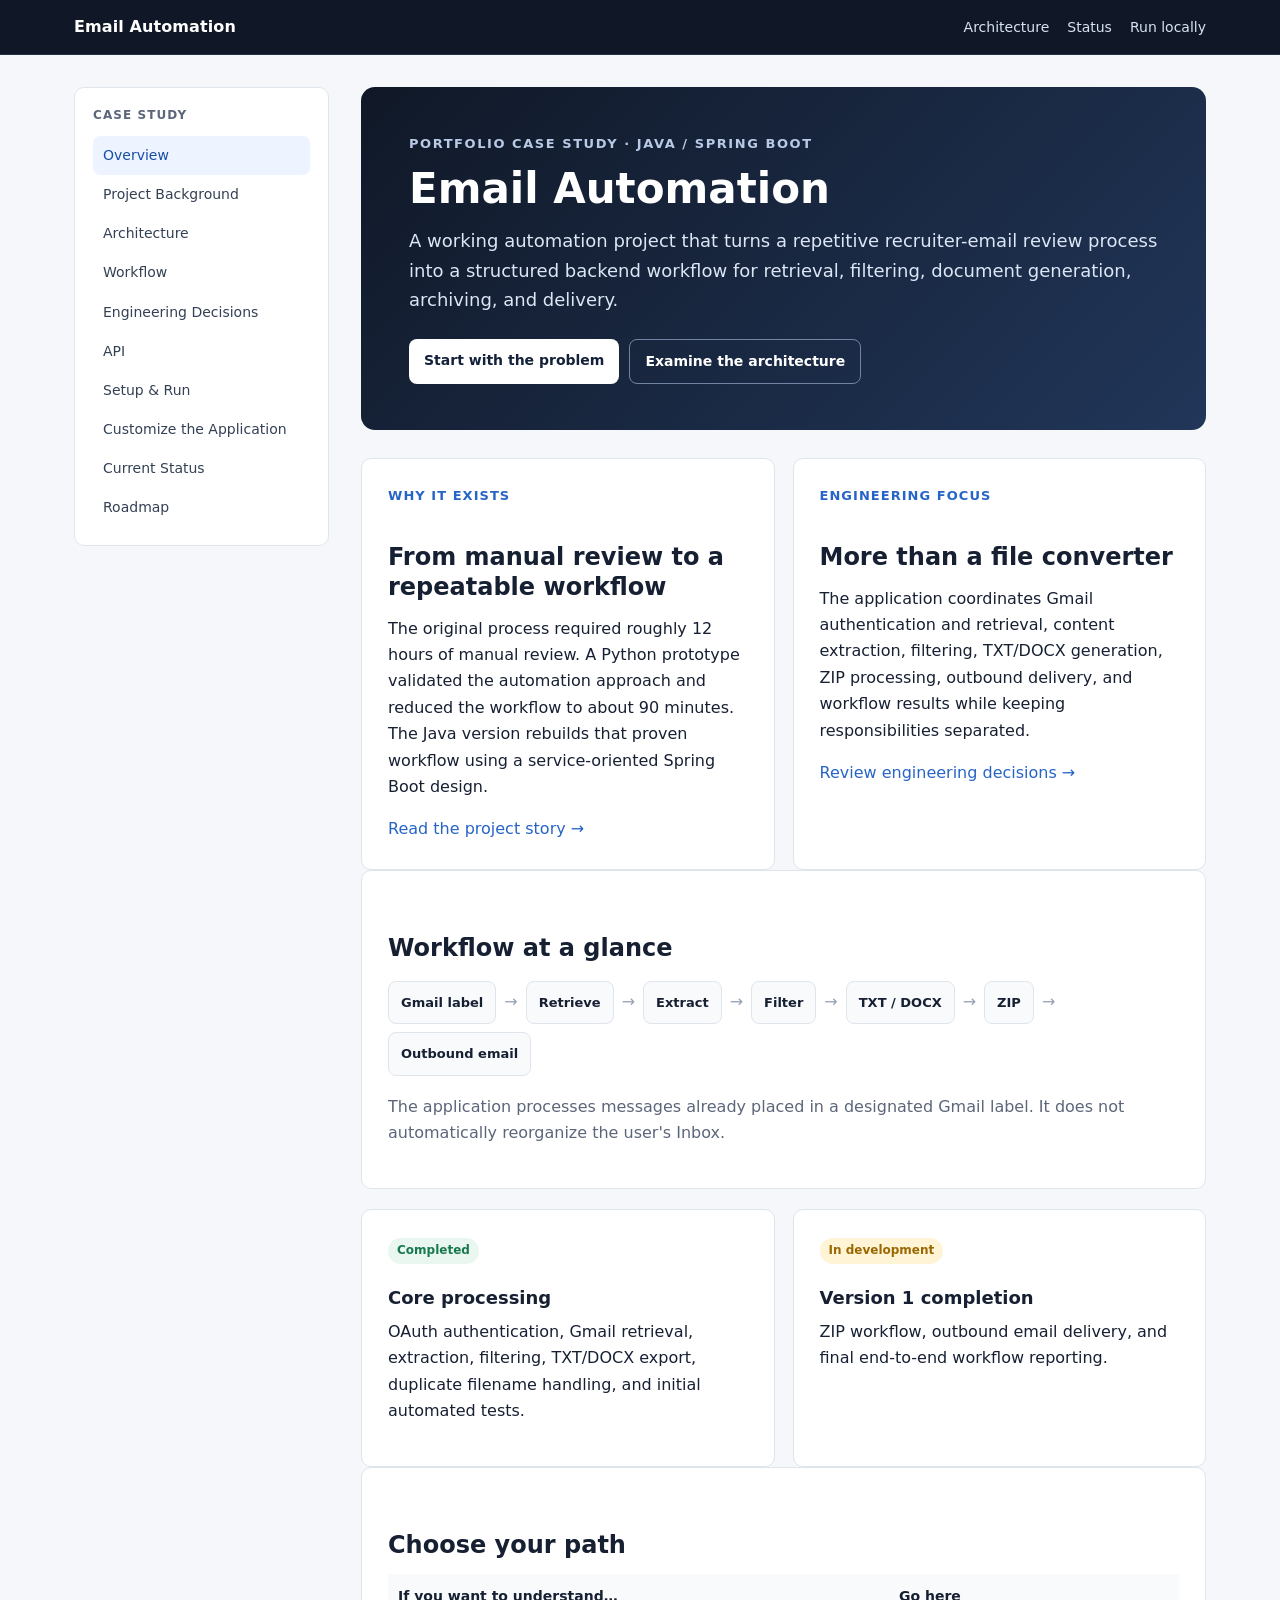
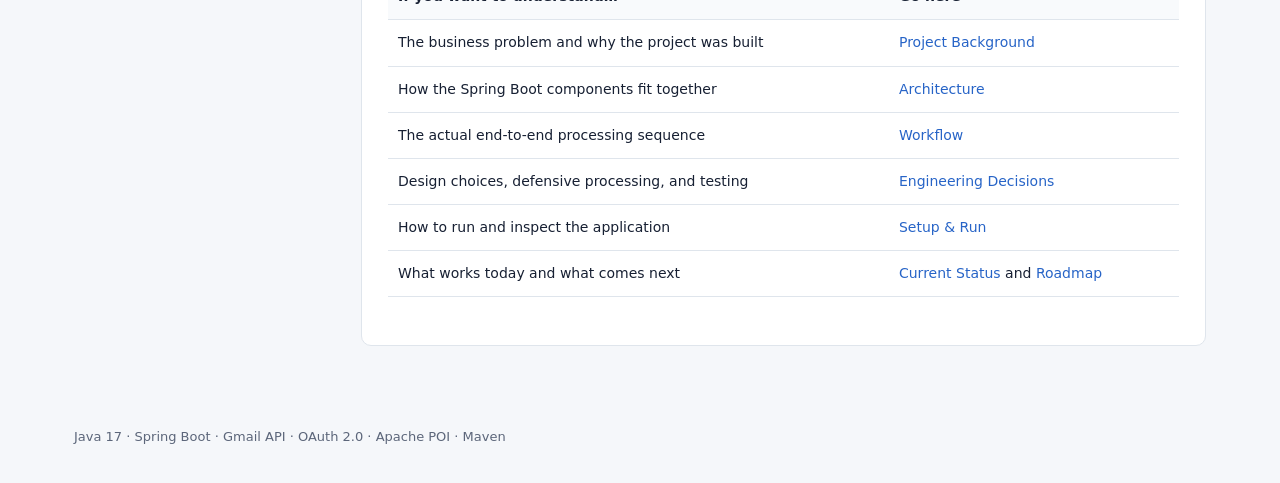
==== email-automation/backend/docs/index.html @ 2ab934d2 "Add application customization guide and update documentation navigation" ====
<!doctype html>
<html lang="en"><head><meta charset="utf-8"><meta name="viewport" content="width=device-width,initial-scale=1">
<title>Overview | Email Automation</title>
<meta name="description" content="Java Spring Boot Email Automation portfolio case study">
<link rel="stylesheet" href="assets/css/site.css"></head>
<body>
<header class="topbar"><div class="topbar-inner"><a class="brand" href="index.html">Email Automation</a>
<nav class="toplinks"><a href="pages/architecture.html">Architecture</a><a href="pages/status.html">Status</a><a href="pages/setup.html">Run locally</a></nav></div></header>
<div class="layout">
<aside class="sidebar">
  <div class="label">Case Study</div>
  <a href="index.html" class="active">Overview</a>
  <a href="pages/project-background.html">Project Background</a>
  <a href="pages/architecture.html">Architecture</a>
  <a href="pages/workflow.html">Workflow</a>
  <a href="pages/engineering.html">Engineering Decisions</a>
  <a href="pages/api.html">API</a>
  <a href="pages/setup.html">Setup & Run</a>
  <a href="pages/customize.html">Customize the Application</a>
  <a href="pages/status.html">Current Status</a>
  <a href="pages/roadmap.html">Roadmap</a>
</aside><main>
<section class="hero">
<div class="eyebrow">Portfolio Case Study · Java / Spring Boot</div>
<h1>Email Automation</h1>
<p>A working automation project that turns a repetitive recruiter-email review process into a structured backend workflow for retrieval, filtering, document generation, archiving, and delivery.</p>
<div class="actions"><a class="btn primary" href="pages/project-background.html">Start with the problem</a><a class="btn secondary" href="pages/architecture.html">Examine the architecture</a></div>
</section>
<div class="grid">
<section class="card"><div class="kicker">Why it exists</div><h2>From manual review to a repeatable workflow</h2><p>The original process required roughly 12 hours of manual review. A Python prototype validated the automation approach and reduced the workflow to about 90 minutes. The Java version rebuilds that proven workflow using a service-oriented Spring Boot design.</p><a href="pages/project-background.html">Read the project story →</a></section>
<section class="card"><div class="kicker">Engineering focus</div><h2>More than a file converter</h2><p>The application coordinates Gmail authentication and retrieval, content extraction, filtering, TXT/DOCX generation, ZIP processing, outbound delivery, and workflow results while keeping responsibilities separated.</p><a href="pages/engineering.html">Review engineering decisions →</a></section>
</div>
<section class="content"><h2>Workflow at a glance</h2>
<div class="flow"><span class="step">Gmail label</span><span class="arrow">→</span><span class="step">Retrieve</span><span class="arrow">→</span><span class="step">Extract</span><span class="arrow">→</span><span class="step">Filter</span><span class="arrow">→</span><span class="step">TXT / DOCX</span><span class="arrow">→</span><span class="step">ZIP</span><span class="arrow">→</span><span class="step">Outbound email</span></div>
<p class="muted">The application processes messages already placed in a designated Gmail label. It does not automatically reorganize the user's Inbox.</p></section>
<div class="grid">
<section class="card"><span class="status done">Completed</span><h3>Core processing</h3><p>OAuth authentication, Gmail retrieval, extraction, filtering, TXT/DOCX export, duplicate filename handling, and initial automated tests.</p></section>
<section class="card"><span class="status dev">In development</span><h3>Version 1 completion</h3><p>ZIP workflow, outbound email delivery, and final end-to-end workflow reporting.</p></section>
</div>
<section class="content"><h2>Choose your path</h2><table>
<tr><th>If you want to understand…</th><th>Go here</th></tr>
<tr><td>The business problem and why the project was built</td><td><a href="pages/project-background.html">Project Background</a></td></tr>
<tr><td>How the Spring Boot components fit together</td><td><a href="pages/architecture.html">Architecture</a></td></tr>
<tr><td>The actual end-to-end processing sequence</td><td><a href="pages/workflow.html">Workflow</a></td></tr>
<tr><td>Design choices, defensive processing, and testing</td><td><a href="pages/engineering.html">Engineering Decisions</a></td></tr>
<tr><td>How to run and inspect the application</td><td><a href="pages/setup.html">Setup & Run</a></td></tr>
<tr><td>What works today and what comes next</td><td><a href="pages/status.html">Current Status</a> and <a href="pages/roadmap.html">Roadmap</a></td></tr>
</table></section>
</main></div>
<footer class="footer">Java 17 · Spring Boot · Gmail API · OAuth 2.0 · Apache POI · Maven</footer>
<script src="assets/js/site.js"></script></body></html>
---- email-automation/backend/docs/assets/css/site.css ----
:root{
  --bg:#f5f7fa;--panel:#fff;--ink:#172033;--muted:#5c667a;--line:#dfe5ec;
  --nav:#101827;--nav2:#172238;--accent:#2764c7;--soft:#edf4ff;--good:#18794e;
  --warn:#9a6700;--planned:#667085;--max:1180px
}
*{box-sizing:border-box} html{scroll-behavior:smooth}
body{margin:0;font-family:Inter,ui-sans-serif,system-ui,-apple-system,BlinkMacSystemFont,"Segoe UI",sans-serif;background:var(--bg);color:var(--ink);line-height:1.65}
a{color:var(--accent);text-decoration:none} a:hover{text-decoration:underline}
.topbar{background:var(--nav);color:#fff;border-bottom:1px solid #26334a;position:sticky;top:0;z-index:20}
.topbar-inner{max-width:var(--max);margin:auto;display:flex;align-items:center;justify-content:space-between;padding:14px 24px;gap:20px}
.brand{color:#fff;font-weight:750;letter-spacing:.1px}.brand:hover{text-decoration:none}
.toplinks{display:flex;gap:18px;font-size:14px}.toplinks a{color:#d8e2f0}
.layout{max-width:var(--max);margin:0 auto;display:grid;grid-template-columns:255px minmax(0,1fr);gap:32px;padding:32px 24px 60px}
.sidebar{position:sticky;top:78px;align-self:start;background:var(--panel);border:1px solid var(--line);border-radius:10px;padding:18px}
.sidebar .label{font-size:12px;text-transform:uppercase;letter-spacing:.09em;color:var(--muted);font-weight:700;margin:0 0 10px}
.sidebar a{display:block;padding:8px 10px;border-radius:7px;color:#344054;font-size:14px}
.sidebar a.active,.sidebar a:hover{background:var(--soft);color:#174ea6;text-decoration:none}
main{min-width:0}.crumbs{font-size:13px;color:var(--muted);margin-bottom:18px}.crumbs a{color:#475467}
.hero{background:linear-gradient(135deg,#101827,#213659);color:#fff;border-radius:14px;padding:46px 48px;margin-bottom:28px}
.hero .eyebrow{font-size:13px;text-transform:uppercase;letter-spacing:.12em;color:#b9cae7;font-weight:700}
.hero h1{font-size:42px;line-height:1.12;margin:10px 0 14px}.hero p{max-width:760px;color:#dce6f5;font-size:18px;margin:0}
.actions{display:flex;flex-wrap:wrap;gap:10px;margin-top:24px}.btn{display:inline-block;border-radius:8px;padding:10px 15px;font-weight:650;font-size:14px}
.btn.primary{background:#fff;color:#14213a}.btn.secondary{border:1px solid #7184a3;color:#fff}
.btn:hover{text-decoration:none;filter:brightness(.98)}
.card,.content{background:var(--panel);border:1px solid var(--line);border-radius:10px;padding:26px;margin-bottom:20px}
.grid{display:grid;grid-template-columns:repeat(2,minmax(0,1fr));gap:18px}.grid .card{margin:0}
h1,h2,h3{line-height:1.25}h1{font-size:34px;margin:.2em 0 .45em}h2{font-size:24px;margin:1.5em 0 .55em}h3{font-size:18px;margin:1.25em 0 .4em}
p{margin:.6em 0 1em}ul,ol{padding-left:22px}
.kicker{color:var(--accent);font-weight:750;font-size:13px;text-transform:uppercase;letter-spacing:.08em}
.metric{font-size:30px;font-weight:800;color:#173b73}.muted{color:var(--muted)}
.status{display:inline-flex;padding:3px 9px;border-radius:999px;font-size:12px;font-weight:700}
.done{background:#eaf7f0;color:var(--good)}.dev{background:#fff4d6;color:var(--warn)}.plan{background:#f2f4f7;color:var(--planned)}
code{background:#f1f4f8;padding:2px 5px;border-radius:4px;font-size:.92em}
pre{background:#111827;color:#e5edf7;padding:18px;border-radius:8px;overflow:auto;line-height:1.5}
pre code{background:none;padding:0}
.flow{display:flex;flex-wrap:wrap;align-items:center;gap:8px;margin:18px 0}.step{background:#f8fafc;border:1px solid var(--line);border-radius:8px;padding:10px 12px;font-size:13px;font-weight:650}.arrow{color:#98a2b3}
table{width:100%;border-collapse:collapse;margin:14px 0 22px;font-size:14px}th,td{border-bottom:1px solid var(--line);padding:11px 10px;text-align:left;vertical-align:top}th{background:#f8fafc}
.callout{border-left:4px solid var(--accent);background:#f6f9ff;padding:14px 18px;border-radius:0 8px 8px 0;margin:18px 0}
.footer{max-width:var(--max);margin:0 auto;padding:0 24px 36px;color:var(--muted);font-size:13px}
@media(max-width:800px){.layout{grid-template-columns:1fr}.sidebar{position:static}.toplinks{display:none}.hero{padding:32px 26px}.hero h1{font-size:34px}.grid{grid-template-columns:1fr}}
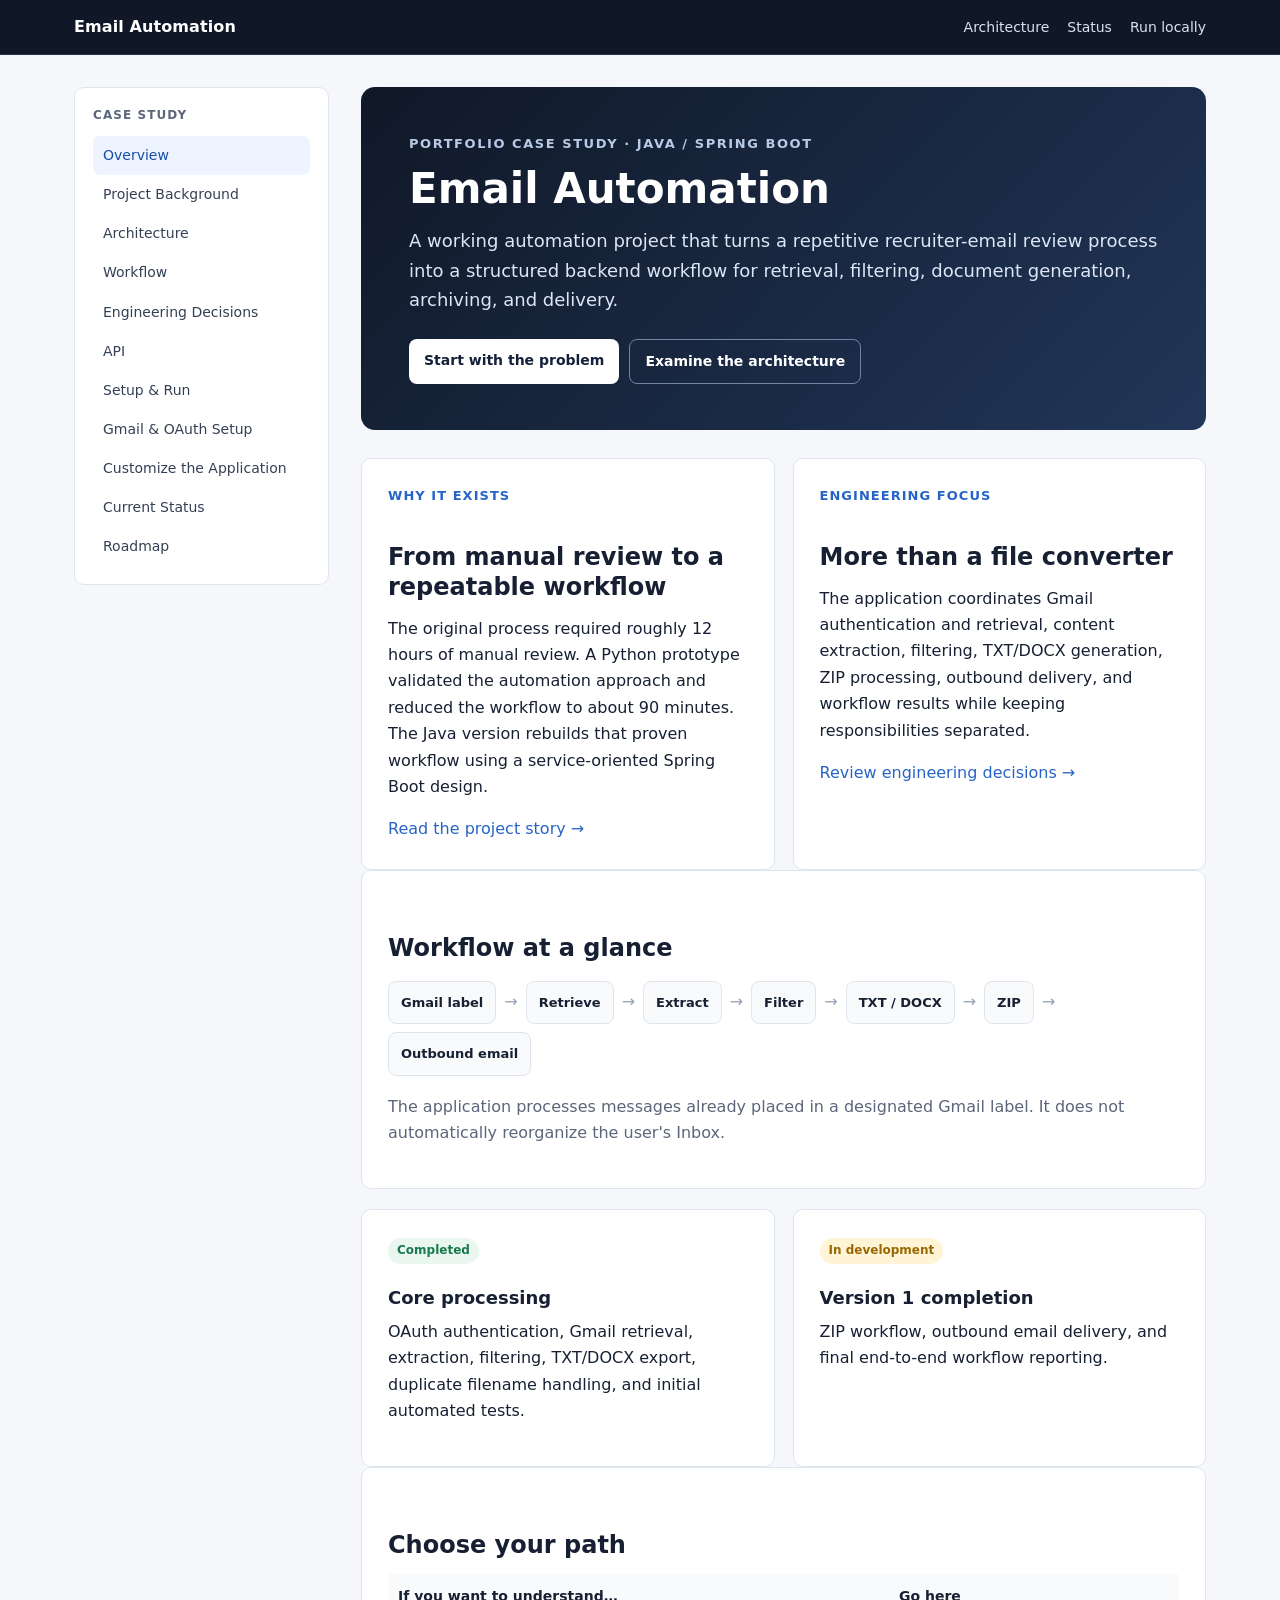
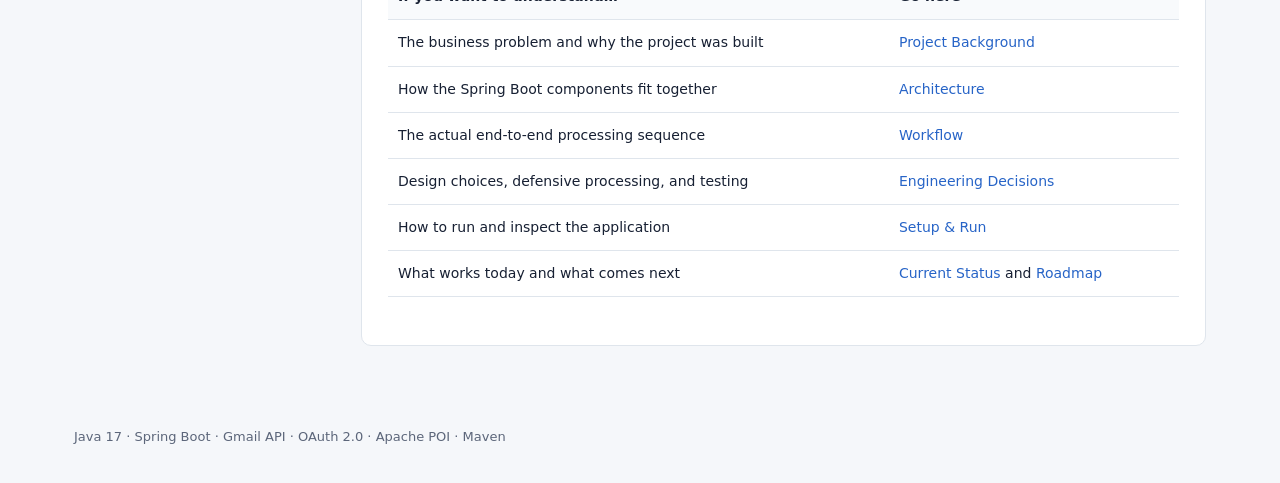
==== commit d4500502: "Added Gmail OAuth setup and troubleshooting documentation" ====
--- a/email-automation/backend/docs/index.html
+++ b/email-automation/backend/docs/index.html
@@ -16,6 +16,7 @@
   <a href="pages/engineering.html">Engineering Decisions</a>
   <a href="pages/api.html">API</a>
   <a href="pages/setup.html">Setup & Run</a>
+  <a href="pages/gmail-oauth.html">Gmail & OAuth Setup</a>
   <a href="pages/customize.html">Customize the Application</a>
   <a href="pages/status.html">Current Status</a>
   <a href="pages/roadmap.html">Roadmap</a>
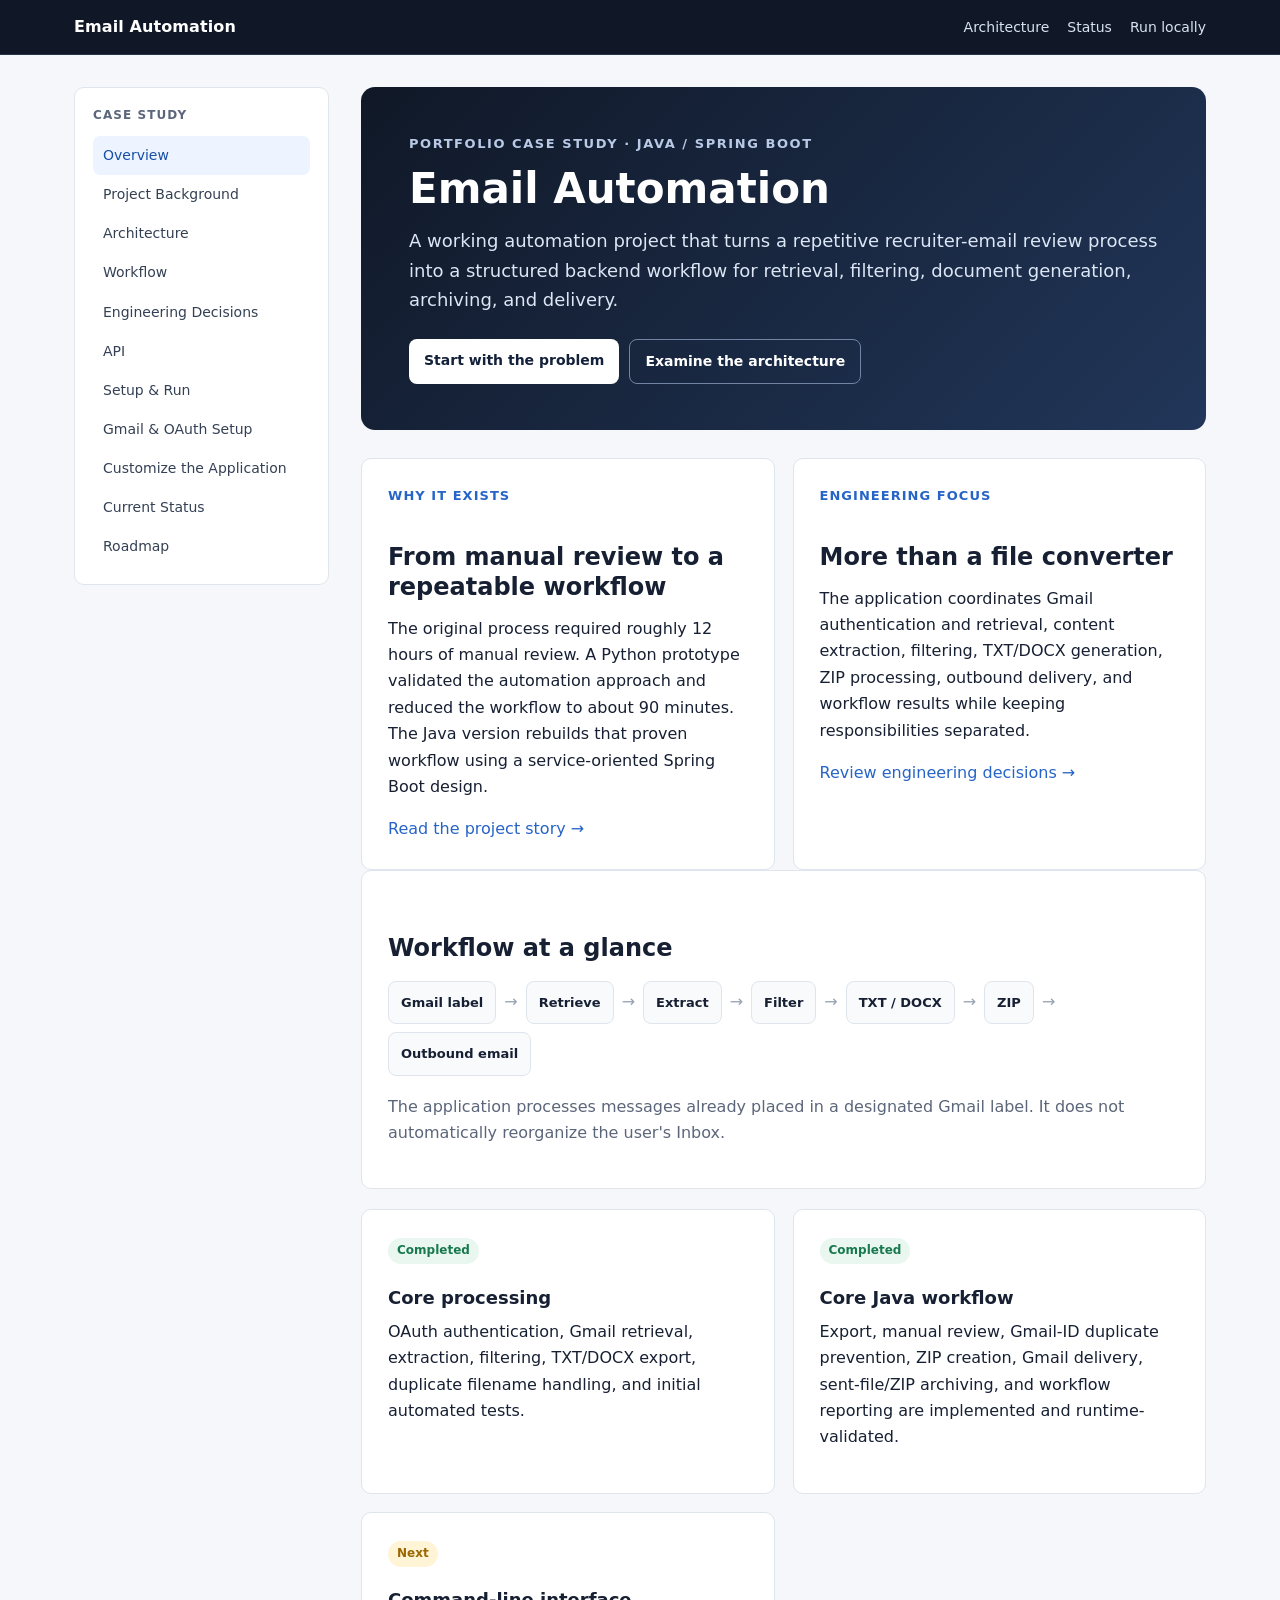
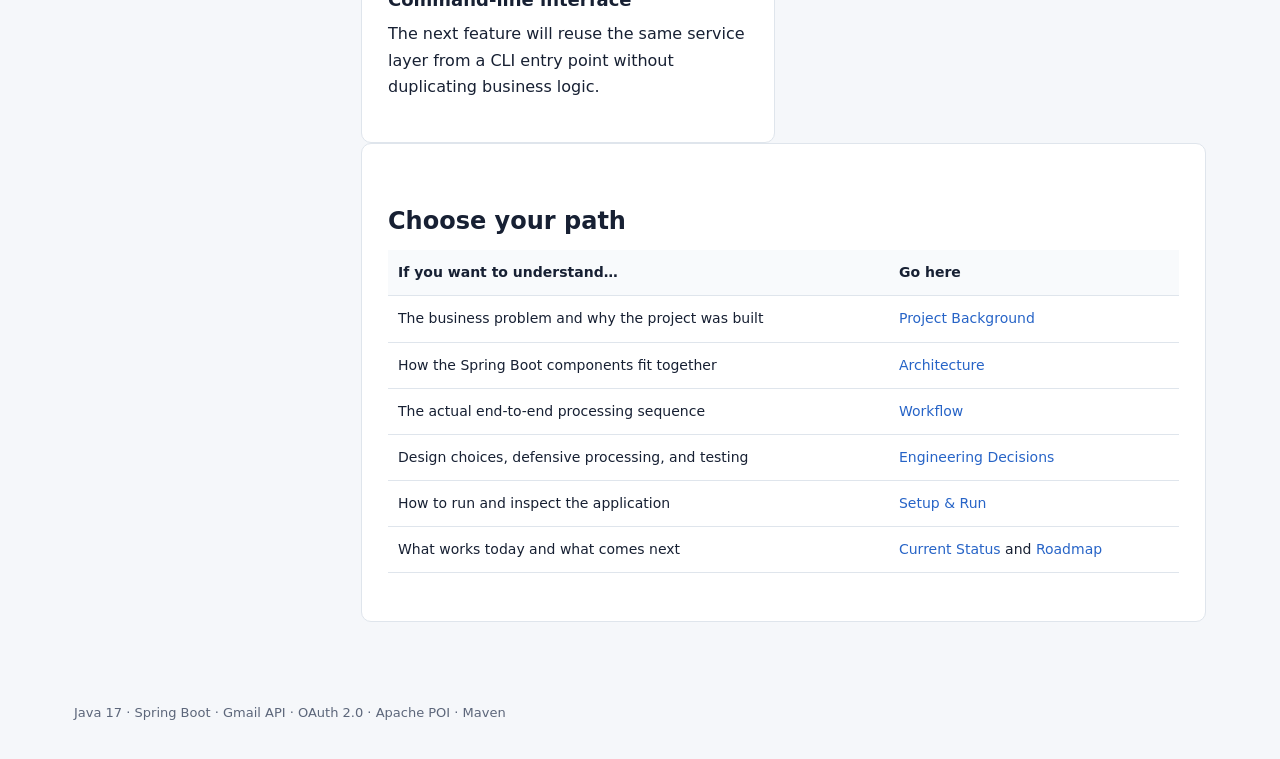
==== commit 6f391760: "docs: update website for completed email workflow" ====
--- a/email-automation/backend/docs/index.html
+++ b/email-automation/backend/docs/index.html
@@ -36,7 +36,7 @@
 <p class="muted">The application processes messages already placed in a designated Gmail label. It does not automatically reorganize the user's Inbox.</p></section>
 <div class="grid">
 <section class="card"><span class="status done">Completed</span><h3>Core processing</h3><p>OAuth authentication, Gmail retrieval, extraction, filtering, TXT/DOCX export, duplicate filename handling, and initial automated tests.</p></section>
-<section class="card"><span class="status dev">In development</span><h3>Version 1 completion</h3><p>ZIP workflow, outbound email delivery, and final end-to-end workflow reporting.</p></section>
+<section class="card"><span class="status done">Completed</span><h3>Core Java workflow</h3><p>Export, manual review, Gmail-ID duplicate prevention, ZIP creation, Gmail delivery, sent-file/ZIP archiving, and workflow reporting are implemented and runtime-validated.</p></section><section class="card"><span class="status dev">Next</span><h3>Command-line interface</h3><p>The next feature will reuse the same service layer from a CLI entry point without duplicating business logic.</p></section>
 </div>
 <section class="content"><h2>Choose your path</h2><table>
 <tr><th>If you want to understand…</th><th>Go here</th></tr>
--- a/email-automation/backend/docs/assets/css/site.css
+++ b/email-automation/backend/docs/assets/css/site.css
@@ -39,3 +39,13 @@
 .callout{border-left:4px solid var(--accent);background:#f6f9ff;padding:14px 18px;border-radius:0 8px 8px 0;margin:18px 0}
 .footer{max-width:var(--max);margin:0 auto;padding:0 24px 36px;color:var(--muted);font-size:13px}
 @media(max-width:800px){.layout{grid-template-columns:1fr}.sidebar{position:static}.toplinks{display:none}.hero{padding:32px 26px}.hero h1{font-size:34px}.grid{grid-template-columns:1fr}}
+
+/* Workflow examples */
+.workflow-stage{display:grid;grid-template-columns:78px 1fr;gap:18px;align-items:start;border:1px solid var(--line);background:#fbfcfe;border-radius:10px;padding:18px;margin:20px 0 14px}
+.workflow-stage.human{background:#fffaf0;border-color:#ead7a3}
+.stage-number{display:flex;align-items:center;justify-content:center;min-height:52px;border-radius:9px;background:#173b73;color:#fff;font-weight:800;font-size:16px;padding:8px;text-align:center}
+.workflow-stage.human .stage-number{background:#8a5a00}
+.workflow-stage h3{margin:2px 0 6px}.workflow-stage p{margin:0}
+.screenshot{margin:14px 0 34px}.screenshot img{display:block;width:100%;height:auto;border:1px solid var(--line);border-radius:12px;background:#eef2f7;box-shadow:0 8px 24px rgba(16,24,39,.07)}
+.screenshot figcaption{font-size:13px;color:var(--muted);margin-top:8px}
+@media(max-width:650px){.workflow-stage{grid-template-columns:1fr}.stage-number{width:max-content;min-width:52px}}
